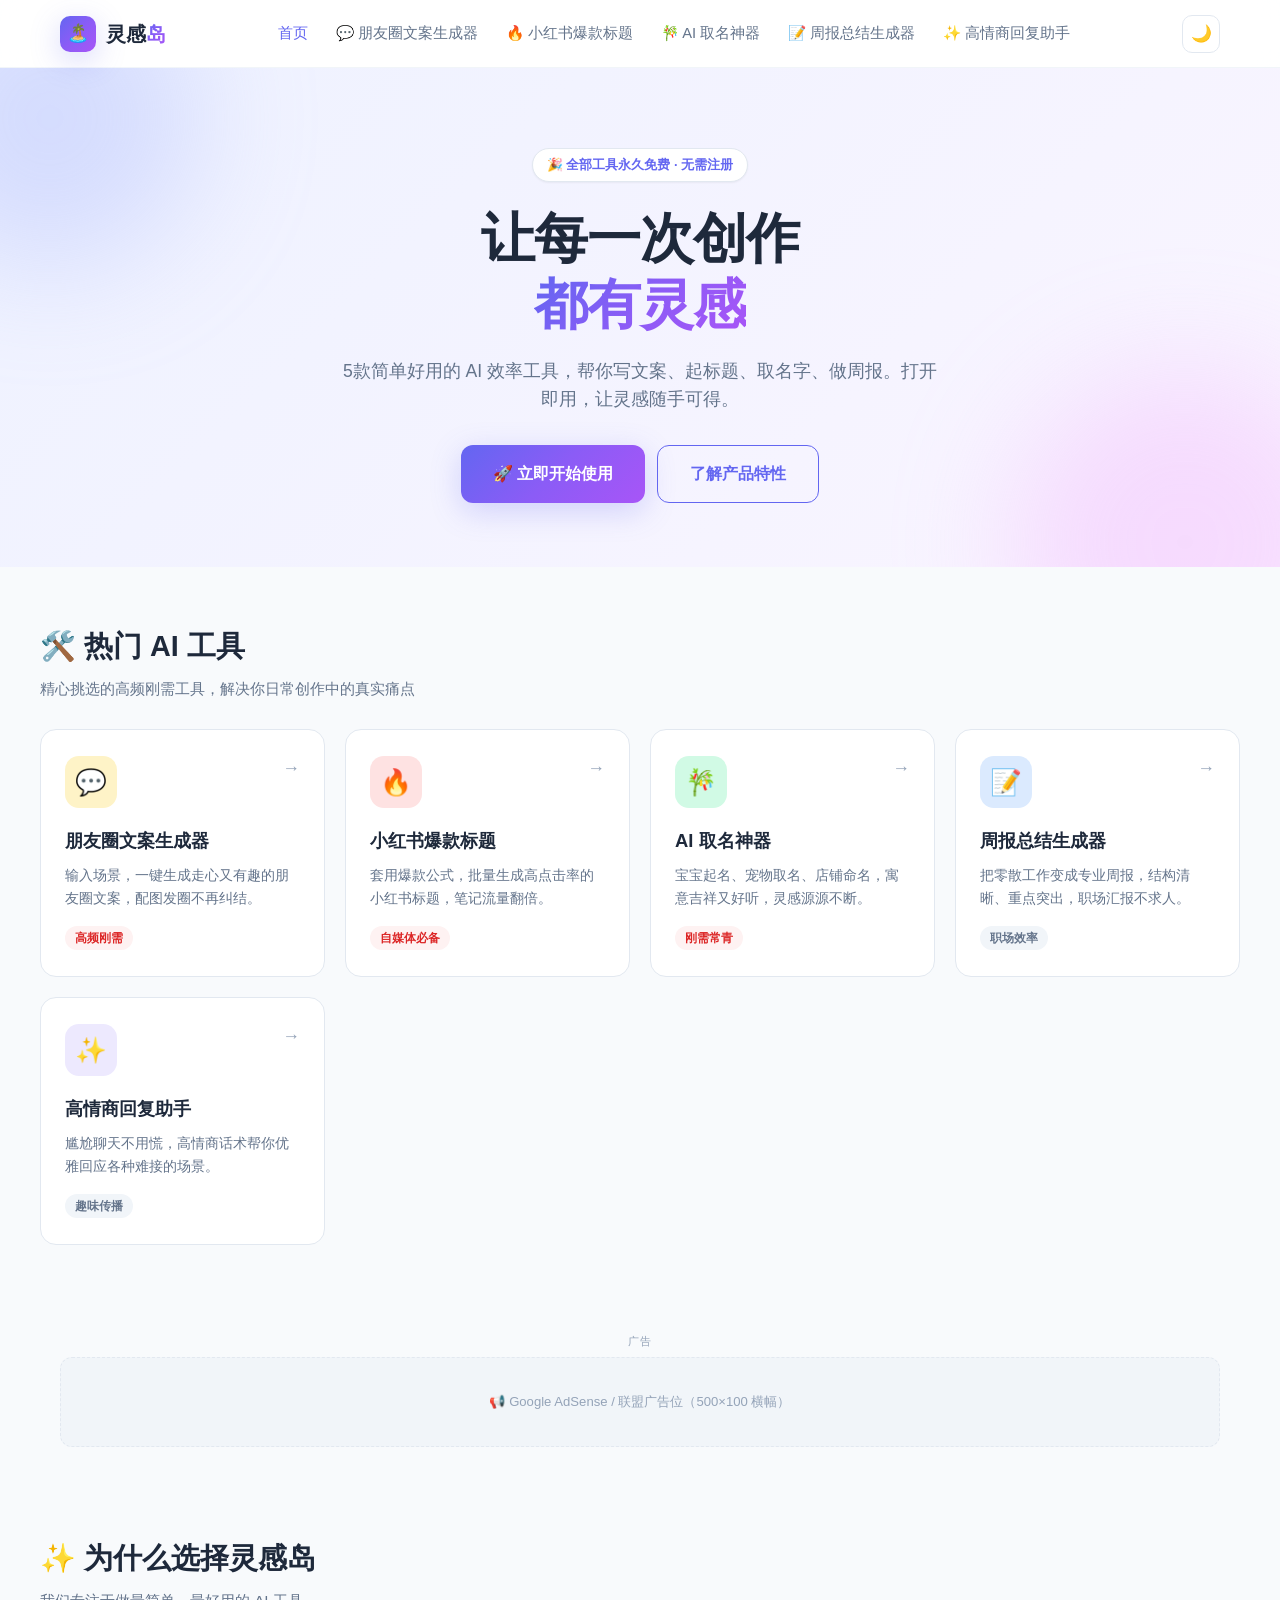
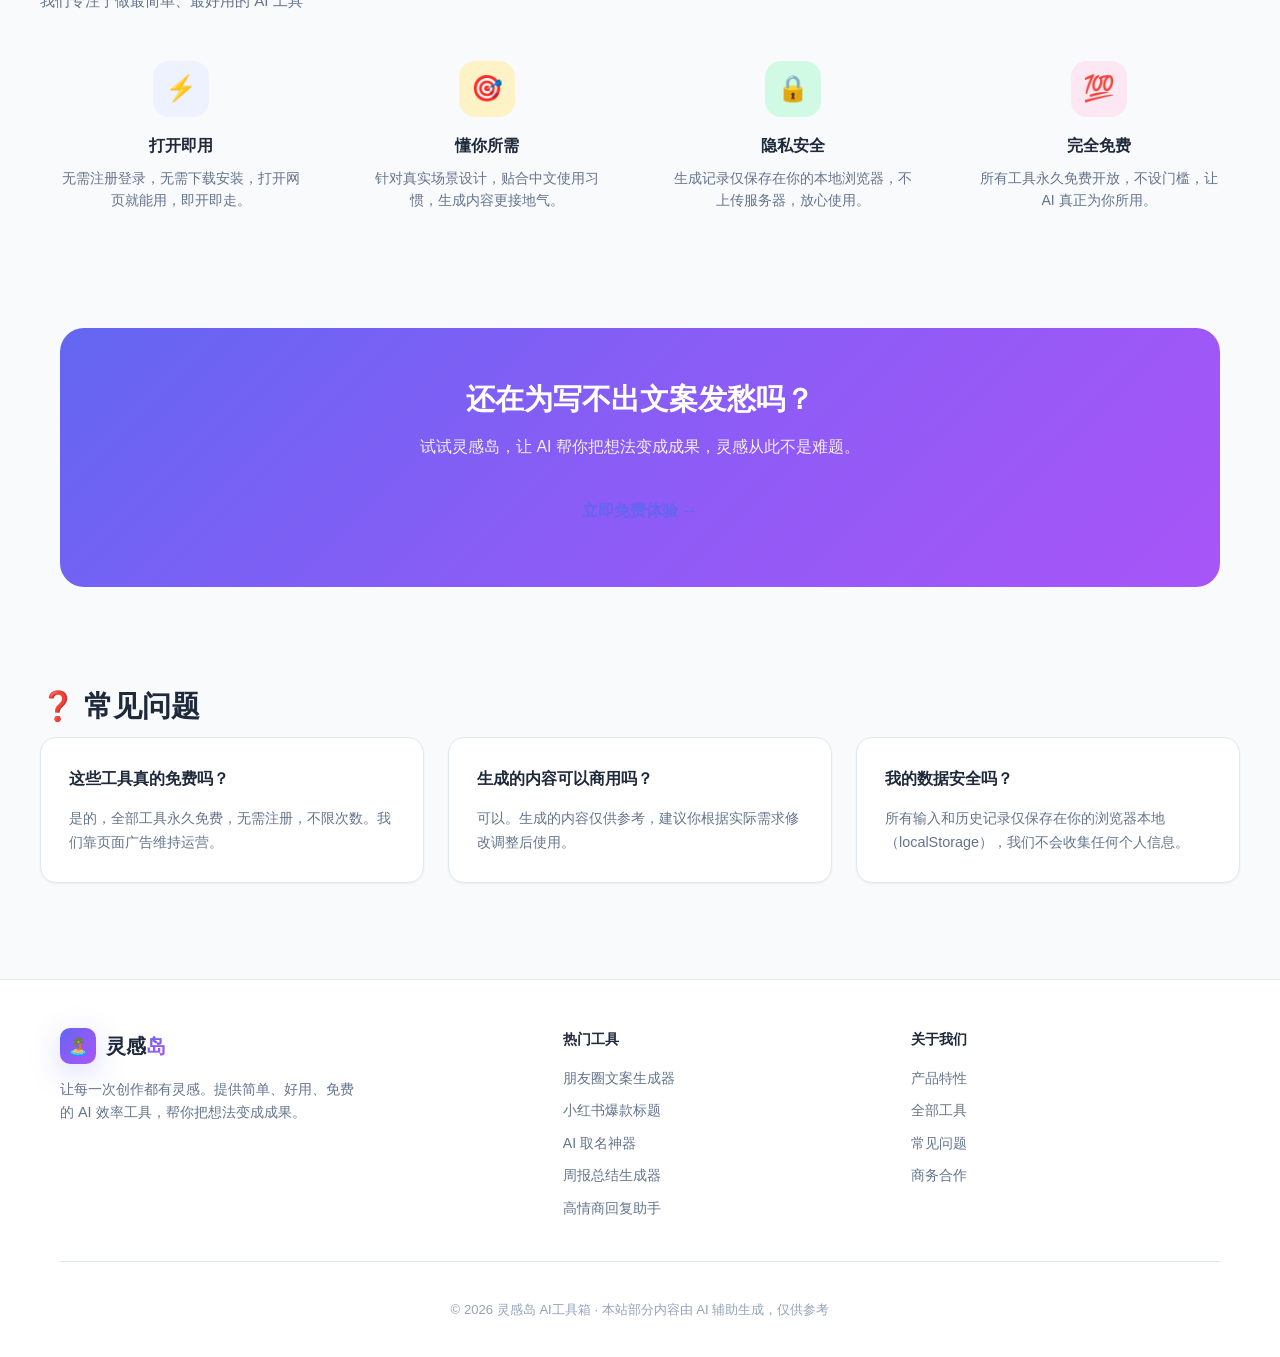
==== index.html @ 60087644 "🎉 灵感岛 AI效率工具箱 - 初始版本（5个AI工具+变现方案）" ====
<!DOCTYPE html>
<html lang="zh-CN">
<head>
  <meta charset="UTF-8">
  <meta name="viewport" content="width=device-width, initial-scale=1.0">
  <title>灵感岛 - 免费AI效率工具箱 | 让每一次创作都有灵感</title>
  <meta name="description" content="灵感岛提供朋友圈文案生成、小红书爆款标题、AI取名、周报生成、高情商回复等免费AI工具，无需注册，打开即用，让创作更轻松。">
  <meta name="keywords" content="AI工具,朋友圈文案,小红书标题,取名神器,周报生成,高情商回复,免费AI,文案生成">
  <meta name="author" content="灵感岛">
  <meta property="og:type" content="website">
  <meta property="og:title" content="灵感岛 - 免费AI效率工具箱">
  <meta property="og:description" content="让每一次创作都有灵感。5款免费AI工具，打开即用。">
  <link rel="canonical" href="/index.html">
  <link rel="stylesheet" href="/assets/css/style.css">
  <script type="application/ld+json">
  {
    "@context": "https://schema.org",
    "@type": "WebSite",
    "name": "灵感岛AI工具箱",
    "description": "免费AI效率工具箱，让每一次创作都有灵感",
    "url": "/",
    "potentialAction": {
      "@type": "SearchAction",
      "target": "/search?q={search_term_string}",
      "query-input": "required name=search_term_string"
    }
  }
  </script>
</head>
<body>
  <!-- 顶部导航（JS注入） -->
  <header class="site-header" id="siteHeader"></header>

  <main class="main-content">
    <!-- Hero -->
    <section class="hero">
      <div class="hero-inner">
        <div class="hero-badge">🎉 全部工具永久免费 · 无需注册</div>
        <h1>让每一次创作<br><span class="highlight">都有灵感</span></h1>
        <p>5款简单好用的 AI 效率工具，帮你写文案、起标题、取名字、做周报。打开即用，让灵感随手可得。</p>
        <div style="display:flex;gap:12px;justify-content:center;flex-wrap:wrap;">
          <a href="#tools" class="btn btn-primary btn-lg">🚀 立即开始使用</a>
          <a href="#features" class="btn btn-outline btn-lg">了解产品特性</a>
        </div>
      </div>
    </section>

    <!-- 工具矩阵 -->
    <section class="section container" id="tools">
      <h2 class="section-title">🛠️ 热门 AI 工具</h2>
      <p class="section-subtitle">精心挑选的高频刚需工具，解决你日常创作中的真实痛点</p>
      <div class="tools-grid" id="toolsGrid"></div>
    </section>

    <!-- 广告位：首页信息流 -->
    <div class="container">
      <div class="ad-container">
        <div class="ad-label">广告</div>
        <div class="ad-slot">📢 Google AdSense / 联盟广告位（500×100 横幅）</div>
      </div>
    </div>

    <!-- 产品特性 -->
    <section class="section container" id="features">
      <h2 class="section-title">✨ 为什么选择灵感岛</h2>
      <p class="section-subtitle">我们专注于做最简单、最好用的 AI 工具</p>
      <div class="features-grid">
        <div class="feature-item">
          <div class="feature-icon" style="background:#eef2ff;">⚡</div>
          <h3>打开即用</h3>
          <p>无需注册登录，无需下载安装，打开网页就能用，即开即走。</p>
        </div>
        <div class="feature-item">
          <div class="feature-icon" style="background:#fef3c7;">🎯</div>
          <h3>懂你所需</h3>
          <p>针对真实场景设计，贴合中文使用习惯，生成内容更接地气。</p>
        </div>
        <div class="feature-item">
          <div class="feature-icon" style="background:#d1fae5;">🔒</div>
          <h3>隐私安全</h3>
          <p>生成记录仅保存在你的本地浏览器，不上传服务器，放心使用。</p>
        </div>
        <div class="feature-item">
          <div class="feature-icon" style="background:#fce7f3;">💯</div>
          <h3>完全免费</h3>
          <p>所有工具永久免费开放，不设门槛，让 AI 真正为你所用。</p>
        </div>
      </div>
    </section>

    <!-- CTA -->
    <section class="container">
      <div class="cta-banner">
        <h2>还在为写不出文案发愁吗？</h2>
        <p>试试灵感岛，让 AI 帮你把想法变成成果，灵感从此不是难题。</p>
        <a href="#tools" class="btn btn-lg">立即免费体验 →</a>
      </div>
    </section>

    <!-- FAQ -->
    <section class="section container" id="faq">
      <h2 class="section-title">❓ 常见问题</h2>
      <div class="features-grid" style="text-align:left;">
        <div class="panel">
          <h3 style="margin-top:0;font-size:1rem;">这些工具真的免费吗？</h3>
          <p style="color:var(--text-sub);font-size:0.9rem;margin-bottom:0;">是的，全部工具永久免费，无需注册，不限次数。我们靠页面广告维持运营。</p>
        </div>
        <div class="panel">
          <h3 style="margin-top:0;font-size:1rem;">生成的内容可以商用吗？</h3>
          <p style="color:var(--text-sub);font-size:0.9rem;margin-bottom:0;">可以。生成的内容仅供参考，建议你根据实际需求修改调整后使用。</p>
        </div>
        <div class="panel">
          <h3 style="margin-top:0;font-size:1rem;">我的数据安全吗？</h3>
          <p style="color:var(--text-sub);font-size:0.9rem;margin-bottom:0;">所有输入和历史记录仅保存在你的浏览器本地（localStorage），我们不会收集任何个人信息。</p>
        </div>
      </div>
    </section>
  </main>

  <!-- 页脚（JS注入） -->
  <footer class="site-footer" id="siteFooter"></footer>

  <script src="/assets/js/common.js"></script>
  <script>
    // 渲染首页工具卡片
    document.addEventListener('DOMContentLoaded', function() {
      const grid = document.getElementById('toolsGrid');
      grid.innerHTML = TOOLS.map(t => `
        <a href="/tools/${t.slug}.html" class="tool-card" style="--tool-gradient:${t.gradient};--tool-soft:${t.soft};">
          <span class="tool-card-arrow">→</span>
          <div class="tool-card-icon" style="background:${t.soft};">${t.icon}</div>
          <h3>${t.name}</h3>
          <p>${t.desc}</p>
          <span class="tool-tag ${t.hot ? 'hot' : ''}">${t.tag}</span>
        </a>
      `).join('');
    });
  </script>
</body>
</html>
---- assets/css/style.css ----
/* ============================================
   灵感岛 AI工具箱 - 全局样式
   纯CSS变量驱动，支持浅色/深色主题
   ============================================ */

/* ---------- CSS 变量 ---------- */
:root {
  /* 主题色 */
  --primary: #6366f1;
  --primary-dark: #4f46e5;
  --primary-light: #818cf8;
  --secondary: #8b5cf6;
  --accent: #06b6d4;
  --accent-orange: #f59e0b;

  /* 渐变 */
  --gradient-main: linear-gradient(135deg, #6366f1 0%, #8b5cf6 50%, #a855f7 100%);
  --gradient-warm: linear-gradient(135deg, #f59e0b 0%, #ef4444 100%);
  --gradient-cool: linear-gradient(135deg, #06b6d4 0%, #3b82f6 100%);

  /* 文字 */
  --text-main: #1e293b;
  --text-sub: #64748b;
  --text-light: #94a3b8;
  --text-inverse: #ffffff;

  /* 背景 */
  --bg-page: #f8fafc;
  --bg-card: #ffffff;
  --bg-soft: #f1f5f9;
  --bg-input: #ffffff;
  --bg-hero: linear-gradient(135deg, #eef2ff 0%, #faf5ff 100%);

  /* 边框 */
  --border: #e2e8f0;
  --border-light: #f1f5f9;

  /* 阴影 */
  --shadow-sm: 0 1px 2px rgba(0, 0, 0, 0.05);
  --shadow-md: 0 4px 6px -1px rgba(0, 0, 0, 0.08), 0 2px 4px -1px rgba(0, 0, 0, 0.04);
  --shadow-lg: 0 10px 25px -5px rgba(0, 0, 0, 0.1), 0 8px 10px -6px rgba(0, 0, 0, 0.05);
  --shadow-glow: 0 8px 30px rgba(99, 102, 241, 0.25);

  /* 圆角 */
  --radius-sm: 8px;
  --radius-md: 12px;
  --radius-lg: 16px;
  --radius-xl: 24px;

  /* 布局 */
  --max-width: 1200px;
  --header-height: 68px;
}

/* ---------- 深色主题 ---------- */
[data-theme="dark"] {
  --text-main: #f1f5f9;
  --text-sub: #94a3b8;
  --text-light: #64748b;
  --text-inverse: #ffffff;

  --bg-page: #0f172a;
  --bg-card: #1e293b;
  --bg-soft: #0f172a;
  --bg-input: #334155;
  --bg-hero: linear-gradient(135deg, #1e1b4b 0%, #172554 100%);

  --border: #334155;
  --border-light: #1e293b;

  --shadow-md: 0 4px 6px -1px rgba(0, 0, 0, 0.3);
  --shadow-lg: 0 10px 25px -5px rgba(0, 0, 0, 0.4);
}

/* ---------- 基础重置 ---------- */
*, *::before, *::after { box-sizing: border-box; }

html { scroll-behavior: smooth; }

body {
  margin: 0;
  font-family: -apple-system, BlinkMacSystemFont, "Segoe UI", "PingFang SC", "Microsoft YaHei", "Helvetica Neue", sans-serif;
  background: var(--bg-page);
  color: var(--text-main);
  line-height: 1.6;
  -webkit-font-smoothing: antialiased;
  transition: background 0.3s, color 0.3s;
}

a { color: var(--primary); text-decoration: none; }
a:hover { text-decoration: underline; }
img { max-width: 100%; display: block; }
button, input, textarea, select { font-family: inherit; }

/* ---------- 布局容器 ---------- */
.container {
  max-width: var(--max-width);
  margin: 0 auto;
  padding: 0 20px;
}

.main-content { min-height: calc(100vh - var(--header-height) - 200px); }

/* ---------- 顶部导航 ---------- */
.site-header {
  position: sticky;
  top: 0;
  z-index: 100;
  height: var(--header-height);
  background: color-mix(in srgb, var(--bg-card) 88%, transparent);
  backdrop-filter: blur(12px);
  -webkit-backdrop-filter: blur(12px);
  border-bottom: 1px solid var(--border-light);
}

.header-inner {
  max-width: var(--max-width);
  height: 100%;
  margin: 0 auto;
  padding: 0 20px;
  display: flex;
  align-items: center;
  justify-content: space-between;
  gap: 16px;
}

.logo {
  display: flex;
  align-items: center;
  gap: 10px;
  font-size: 1.25rem;
  font-weight: 800;
  color: var(--text-main);
  white-space: nowrap;
}
.logo:hover { text-decoration: none; }
.logo-icon {
  width: 36px;
  height: 36px;
  border-radius: 10px;
  background: var(--gradient-main);
  display: flex;
  align-items: center;
  justify-content: center;
  font-size: 1.1rem;
  box-shadow: var(--shadow-glow);
}
.logo-gradient {
  background: var(--gradient-main);
  -webkit-background-clip: text;
  -webkit-text-fill-color: transparent;
  background-clip: text;
}

.nav-links { display: flex; align-items: center; gap: 28px; }
.nav-links a {
  color: var(--text-sub);
  font-size: 0.92rem;
  font-weight: 500;
  transition: color 0.2s;
}
.nav-links a:hover, .nav-links a.active { color: var(--primary); text-decoration: none; }

.header-actions { display: flex; align-items: center; gap: 10px; }

.icon-btn {
  width: 38px;
  height: 38px;
  border: 1px solid var(--border);
  background: var(--bg-card);
  color: var(--text-sub);
  border-radius: 10px;
  cursor: pointer;
  display: flex;
  align-items: center;
  justify-content: center;
  font-size: 1.05rem;
  transition: all 0.2s;
}
.icon-btn:hover { color: var(--primary); border-color: var(--primary); }

.mobile-menu-btn { display: none; }

/* ---------- 按钮 ---------- */
.btn {
  display: inline-flex;
  align-items: center;
  justify-content: center;
  gap: 8px;
  padding: 12px 24px;
  border: none;
  border-radius: var(--radius-md);
  font-size: 0.95rem;
  font-weight: 600;
  cursor: pointer;
  transition: all 0.2s;
  text-decoration: none;
}
.btn:hover { text-decoration: none; transform: translateY(-1px); }
.btn:active { transform: translateY(0); }
.btn:disabled { opacity: 0.6; cursor: not-allowed; transform: none; }

.btn-primary {
  background: var(--gradient-main);
  color: white;
  box-shadow: var(--shadow-glow);
}
.btn-primary:hover { box-shadow: 0 12px 35px rgba(99, 102, 241, 0.4); }

.btn-outline {
  background: transparent;
  color: var(--primary);
  border: 1.5px solid var(--primary);
}
.btn-outline:hover { background: var(--primary); color: white; }

.btn-ghost {
  background: var(--bg-soft);
  color: var(--text-sub);
}
.btn-ghost:hover { background: var(--border); color: var(--text-main); }

.btn-lg { padding: 15px 32px; font-size: 1rem; }
.btn-block { width: 100%; }

/* ---------- Hero 区域 ---------- */
.hero {
  background: var(--bg-hero);
  padding: 80px 20px 64px;
  text-align: center;
  position: relative;
  overflow: hidden;
}
.hero::before, .hero::after {
  content: '';
  position: absolute;
  border-radius: 50%;
  filter: blur(60px);
  opacity: 0.35;
  pointer-events: none;
}
.hero::before { width: 300px; height: 300px; background: #a5b4fc; top: -100px; left: -100px; }
.hero::after { width: 350px; height: 350px; background: #f0abfc; bottom: -150px; right: -80px; }

.hero-inner { max-width: 760px; margin: 0 auto; position: relative; z-index: 1; }

.hero-badge {
  display: inline-flex;
  align-items: center;
  gap: 6px;
  padding: 6px 14px;
  background: var(--bg-card);
  border: 1px solid var(--border);
  border-radius: 999px;
  font-size: 0.8rem;
  color: var(--primary);
  font-weight: 600;
  margin-bottom: 24px;
  box-shadow: var(--shadow-sm);
}

.hero h1 {
  font-size: clamp(2.2rem, 5vw, 3.4rem);
  line-height: 1.2;
  margin: 0 0 20px;
  font-weight: 800;
  letter-spacing: -0.02em;
}
.hero h1 .highlight {
  background: var(--gradient-main);
  -webkit-background-clip: text;
  -webkit-text-fill-color: transparent;
  background-clip: text;
}

.hero p {
  font-size: 1.1rem;
  color: var(--text-sub);
  margin: 0 auto 32px;
  max-width: 600px;
}

/* ---------- 区块标题 ---------- */
.section { padding: 56px 0; }
.section-title {
  font-size: 1.8rem;
  font-weight: 800;
  margin: 0 0 8px;
  display: flex;
  align-items: center;
  gap: 10px;
}
.section-subtitle { color: var(--text-sub); margin: 0 0 28px; font-size: 0.95rem; }

/* ---------- 工具卡片网格 ---------- */
.tools-grid {
  display: grid;
  grid-template-columns: repeat(auto-fill, minmax(280px, 1fr));
  gap: 20px;
}

.tool-card {
  background: var(--bg-card);
  border: 1px solid var(--border);
  border-radius: var(--radius-lg);
  padding: 26px 24px;
  transition: all 0.25s;
  position: relative;
  overflow: hidden;
  display: block;
  color: var(--text-main);
}
.tool-card:hover {
  text-decoration: none;
  transform: translateY(-4px);
  box-shadow: var(--shadow-lg);
  border-color: transparent;
}
.tool-card::before {
  content: '';
  position: absolute;
  top: 0; left: 0; right: 0;
  height: 3px;
  background: var(--tool-gradient, var(--gradient-main));
  opacity: 0;
  transition: opacity 0.25s;
}
.tool-card:hover::before { opacity: 1; }

.tool-card-icon {
  width: 52px;
  height: 52px;
  border-radius: 14px;
  display: flex;
  align-items: center;
  justify-content: center;
  font-size: 1.6rem;
  margin-bottom: 18px;
  background: var(--tool-soft, #eef2ff);
}

.tool-card h3 { margin: 0 0 8px; font-size: 1.15rem; font-weight: 700; }
.tool-card p { margin: 0; color: var(--text-sub); font-size: 0.9rem; line-height: 1.6; }

.tool-card-arrow {
  position: absolute;
  top: 24px;
  right: 24px;
  color: var(--text-light);
  font-size: 1.1rem;
  transition: all 0.2s;
}
.tool-card:hover .tool-card-arrow { color: var(--primary); transform: translateX(3px); }

.tool-tag {
  display: inline-block;
  margin-top: 16px;
  padding: 3px 10px;
  border-radius: 999px;
  font-size: 0.72rem;
  font-weight: 600;
  background: var(--bg-soft);
  color: var(--text-sub);
}
.tool-tag.hot { background: #fef2f2; color: #dc2626; }
[data-theme="dark"] .tool-tag.hot { background: #450a0a; color: #fca5a5; }

/* ---------- 工具页面布局 ---------- */
.tool-page { padding: 40px 0 64px; }

.breadcrumb {
  display: flex;
  align-items: center;
  gap: 8px;
  font-size: 0.85rem;
  color: var(--text-light);
  margin-bottom: 24px;
}
.breadcrumb a { color: var(--text-sub); }
.breadcrumb a:hover { color: var(--primary); }

.tool-header {
  text-align: center;
  margin-bottom: 36px;
}
.tool-header-icon {
  width: 64px;
  height: 64px;
  border-radius: 18px;
  display: flex;
  align-items: center;
  justify-content: center;
  font-size: 2rem;
  margin: 0 auto 18px;
  background: var(--tool-soft, #eef2ff);
}
.tool-header h1 { font-size: 2rem; margin: 0 0 10px; font-weight: 800; }
.tool-header p { color: var(--text-sub); margin: 0; font-size: 1rem; }

.tool-workspace {
  display: grid;
  grid-template-columns: 1fr 1fr;
  gap: 24px;
  align-items: start;
}

@media (max-width: 860px) {
  .tool-workspace { grid-template-columns: 1fr; }
}

.panel {
  background: var(--bg-card);
  border: 1px solid var(--border);
  border-radius: var(--radius-lg);
  padding: 28px;
  box-shadow: var(--shadow-sm);
}
.panel-title {
  font-size: 1.05rem;
  font-weight: 700;
  margin: 0 0 20px;
  display: flex;
  align-items: center;
  gap: 8px;
}
.panel-title .step-num {
  width: 26px;
  height: 26px;
  border-radius: 8px;
  background: var(--gradient-main);
  color: white;
  display: inline-flex;
  align-items: center;
  justify-content: center;
  font-size: 0.85rem;
}

/* ---------- 表单控件 ---------- */
.form-group { margin-bottom: 20px; }
.form-label {
  display: block;
  font-size: 0.88rem;
  font-weight: 600;
  margin-bottom: 8px;
  color: var(--text-main);
}
.form-hint { font-size: 0.78rem; color: var(--text-light); font-weight: 400; margin-left: 6px; }

.input, .textarea, .select {
  width: 100%;
  padding: 12px 14px;
  border: 1.5px solid var(--border);
  border-radius: var(--radius-sm);
  background: var(--bg-input);
  color: var(--text-main);
  font-size: 0.92rem;
  transition: all 0.2s;
  outline: none;
}
.input:focus, .textarea:focus, .select:focus {
  border-color: var(--primary);
  box-shadow: 0 0 0 3px rgba(99, 102, 241, 0.12);
}
.textarea { resize: vertical; min-height: 120px; line-height: 1.6; }
.select { cursor: pointer; appearance: none; background-image: url("data:image/svg+xml,%3Csvg xmlns='http://www.w3.org/2000/svg' width='14' height='14' viewBox='0 0 24 24' fill='none' stroke='%2394a3b8' stroke-width='2'%3E%3Cpath d='M6 9l6 6 6-6'/%3E%3C/svg%3E"); background-repeat: no-repeat; background-position: right 14px center; padding-right: 38px; }

/* 选项标签（芯片） */
.chip-group { display: flex; flex-wrap: wrap; gap: 8px; }
.chip {
  padding: 7px 14px;
  border: 1.5px solid var(--border);
  border-radius: 999px;
  background: var(--bg-input);
  color: var(--text-sub);
  font-size: 0.85rem;
  cursor: pointer;
  transition: all 0.2s;
  user-select: none;
}
.chip:hover { border-color: var(--primary-light); color: var(--primary); }
.chip.active {
  background: var(--gradient-main);
  border-color: transparent;
  color: white;
  font-weight: 600;
}

/* ---------- 结果区域 ---------- */
.result-panel { position: sticky; top: calc(var(--header-height) + 20px); }

.result-empty {
  display: flex;
  flex-direction: column;
  align-items: center;
  justify-content: center;
  min-height: 320px;
  color: var(--text-light);
  text-align: center;
}
.result-empty-icon { font-size: 3.5rem; margin-bottom: 16px; opacity: 0.5; }
.result-empty p { margin: 0; font-size: 0.95rem; }

.result-list { display: flex; flex-direction: column; gap: 12px; }

.result-item {
  background: var(--bg-soft);
  border: 1px solid var(--border-light);
  border-radius: var(--radius-md);
  padding: 16px;
  position: relative;
  transition: all 0.2s;
  cursor: pointer;
}
.result-item:hover { border-color: var(--primary-light); background: var(--bg-card); box-shadow: var(--shadow-sm); }
.result-item.copied { border-color: var(--accent); }
.result-index {
  position: absolute;
  top: 12px;
  right: 14px;
  font-size: 0.75rem;
  color: var(--text-light);
  font-weight: 700;
}
.result-text {
  margin: 0;
  padding-right: 28px;
  font-size: 0.95rem;
  line-height: 1.7;
  word-break: break-word;
  white-space: pre-wrap;
}
.result-copy-hint {
  display: block;
  margin-top: 8px;
  font-size: 0.72rem;
  color: var(--text-light);
  opacity: 0;
  transition: opacity 0.2s;
}
.result-item:hover .result-copy-hint { opacity: 1; }

.result-actions {
  display: flex;
  gap: 10px;
  margin-top: 20px;
  padding-top: 20px;
  border-top: 1px solid var(--border-light);
}

/* 加载动画 */
.loading-wrap {
  display: flex;
  flex-direction: column;
  align-items: center;
  justify-content: center;
  min-height: 320px;
  gap: 16px;
  color: var(--text-sub);
}
.spinner {
  width: 40px;
  height: 40px;
  border: 3px solid var(--border);
  border-top-color: var(--primary);
  border-radius: 50%;
  animation: spin 0.8s linear infinite;
}
@keyframes spin { to { transform: rotate(360deg); } }

/* ---------- 历史记录 ---------- */
.history-section { padding: 48px 0; }
.history-list { display: flex; flex-direction: column; gap: 10px; }
.history-item {
  display: flex;
  align-items: center;
  gap: 14px;
  padding: 14px 18px;
  background: var(--bg-card);
  border: 1px solid var(--border);
  border-radius: var(--radius-md);
  transition: all 0.2s;
}
.history-item:hover { box-shadow: var(--shadow-sm); border-color: var(--primary-light); }
.history-item-icon {
  width: 38px;
  height: 38px;
  border-radius: 10px;
  background: var(--bg-soft);
  display: flex;
  align-items: center;
  justify-content: center;
  font-size: 1.1rem;
  flex-shrink: 0;
}
.history-item-body { flex: 1; min-width: 0; }
.history-item-title { font-size: 0.9rem; font-weight: 600; margin-bottom: 2px; }
.history-item-preview {
  font-size: 0.8rem;
  color: var(--text-light);
  white-space: nowrap;
  overflow: hidden;
  text-overflow: ellipsis;
}
.history-item-time { font-size: 0.75rem; color: var(--text-light); white-space: nowrap; }

/* ---------- 广告位 ---------- */
.ad-container {
  margin: 32px 0;
  text-align: center;
  min-height: 100px;
}
.ad-label {
  font-size: 0.68rem;
  color: var(--text-light);
  text-transform: uppercase;
  letter-spacing: 1px;
  margin-bottom: 6px;
}
.ad-slot {
  background: var(--bg-soft);
  border: 1px dashed var(--border);
  border-radius: var(--radius-md);
  min-height: 90px;
  display: flex;
  align-items: center;
  justify-content: center;
  color: var(--text-light);
  font-size: 0.82rem;
  padding: 12px;
}
.ad-slot-insight { min-height: 250px; }

/* ---------- 页脚 ---------- */
.site-footer {
  background: var(--bg-card);
  border-top: 1px solid var(--border);
  padding: 48px 0 24px;
  margin-top: 40px;
}
.footer-grid {
  display: grid;
  grid-template-columns: 1.5fr 1fr 1fr;
  gap: 40px;
  margin-bottom: 32px;
}
.footer-brand p { color: var(--text-sub); font-size: 0.9rem; margin-top: 14px; max-width: 300px; }
.footer-col h4 { font-size: 0.9rem; margin: 0 0 16px; }
.footer-col a {
  display: block;
  color: var(--text-sub);
  font-size: 0.88rem;
  margin-bottom: 10px;
  transition: color 0.2s;
}
.footer-col a:hover { color: var(--primary); text-decoration: none; }
.footer-bottom {
  border-top: 1px solid var(--border);
  padding-top: 24px;
  text-align: center;
  color: var(--text-light);
  font-size: 0.82rem;
}

/* ---------- Toast 提示 ---------- */
.toast {
  position: fixed;
  bottom: 30px;
  left: 50%;
  transform: translateX(-50%) translateY(100px);
  background: var(--text-main);
  color: var(--bg-card);
  padding: 12px 24px;
  border-radius: var(--radius-md);
  font-size: 0.9rem;
  font-weight: 500;
  z-index: 1000;
  opacity: 0;
  transition: all 0.3s;
  box-shadow: var(--shadow-lg);
  pointer-events: none;
}
.toast.show { transform: translateX(-50%) translateY(0); opacity: 1; }

/* ---------- 特性区 ---------- */
.features-grid {
  display: grid;
  grid-template-columns: repeat(auto-fit, minmax(240px, 1fr));
  gap: 24px;
}
.feature-item { text-align: center; padding: 20px; }
.feature-icon {
  width: 56px;
  height: 56px;
  border-radius: 16px;
  display: flex;
  align-items: center;
  justify-content: center;
  font-size: 1.6rem;
  margin: 0 auto 16px;
  background: var(--bg-soft);
}
.feature-item h3 { font-size: 1rem; margin: 0 0 8px; }
.feature-item p { color: var(--text-sub); font-size: 0.88rem; margin: 0; }

/* ---------- CTA 区块 ---------- */
.cta-banner {
  background: var(--gradient-main);
  border-radius: var(--radius-xl);
  padding: 48px 32px;
  text-align: center;
  color: white;
  margin: 40px 0;
}
.cta-banner h2 { font-size: 1.8rem; margin: 0 0 12px; }
.cta-banner p { opacity: 0.9; margin: 0 0 24px; }
.cta-banner .btn-primary { background: white; color: var(--primary); box-shadow: none; }

/* ---------- 响应式 ---------- */
@media (max-width: 860px) {
  .nav-links {
    display: none;
    position: absolute;
    top: var(--header-height);
    left: 0;
    right: 0;
    flex-direction: column;
    gap: 0;
    padding: 12px 20px;
    background: var(--bg-card);
    border-bottom: 1px solid var(--border);
    box-shadow: var(--shadow-md);
  }
  .nav-links.open { display: flex; }
  .nav-links a { padding: 12px 0; width: 100%; }
  .mobile-menu-btn { display: flex; }
  .footer-grid { grid-template-columns: 1fr 1fr; gap: 28px; }
  .footer-brand { grid-column: 1 / -1; }
}

@media (max-width: 560px) {
  .hero { padding: 56px 20px 44px; }
  .hero h1 { font-size: 2rem; }
  .hero p { font-size: 0.95rem; }
  .section { padding: 40px 0; }
  .section-title { font-size: 1.5rem; }
  .panel { padding: 20px; }
  .tool-header h1 { font-size: 1.6rem; }
  .footer-grid { grid-template-columns: 1fr; }
  .result-actions { flex-direction: column; }
}
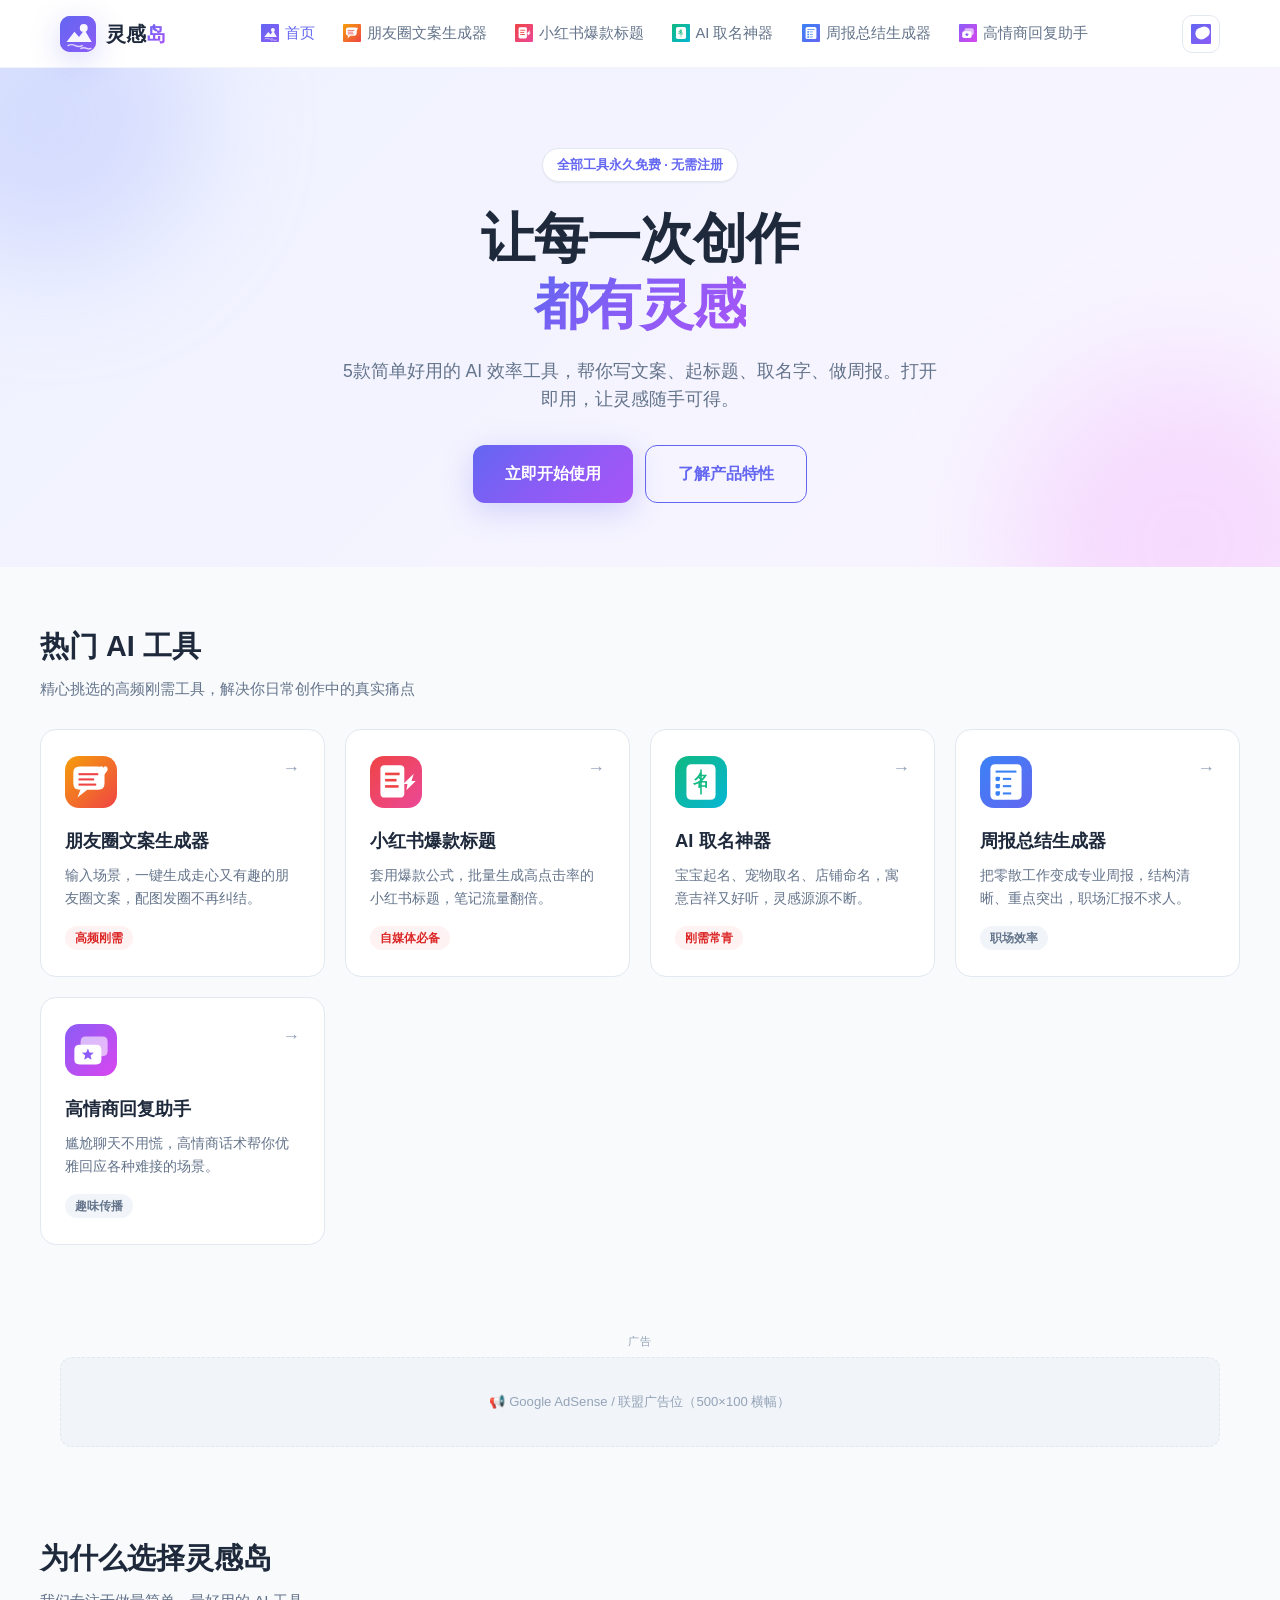
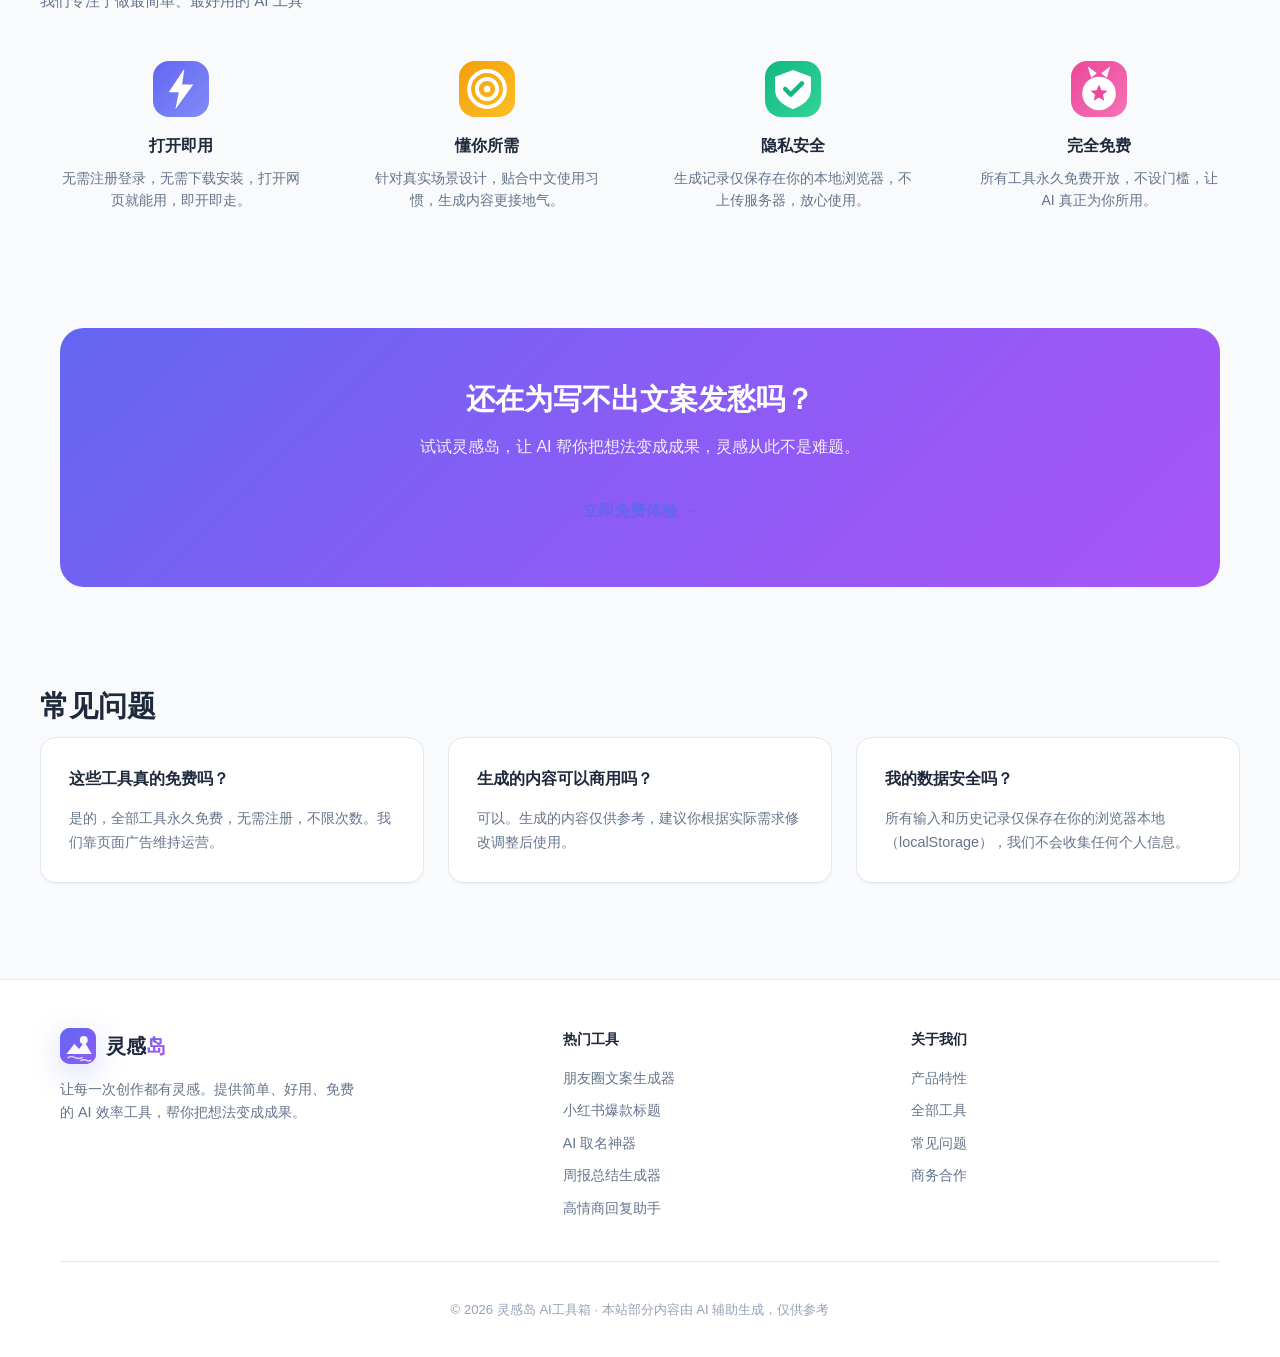
==== commit 64995ff7: "🎨 Canvas图标重绘 + 修复生成点击 + 防缓存" ====
--- a/index.html
+++ b/index.html
@@ -11,7 +11,7 @@
   <meta property="og:title" content="灵感岛 - 免费AI效率工具箱">
   <meta property="og:description" content="让每一次创作都有灵感。5款免费AI工具，打开即用。">
   <link rel="canonical" href="/index.html">
-  <link rel="stylesheet" href="/assets/css/style.css">
+  <link rel="stylesheet" href="/assets/css/style.css?v=20261116b">
   <script type="application/ld+json">
   {
     "@context": "https://schema.org",
@@ -35,11 +35,11 @@
     <!-- Hero -->
     <section class="hero">
       <div class="hero-inner">
-        <div class="hero-badge">🎉 全部工具永久免费 · 无需注册</div>
+        <div class="hero-badge">全部工具永久免费 · 无需注册</div>
         <h1>让每一次创作<br><span class="highlight">都有灵感</span></h1>
         <p>5款简单好用的 AI 效率工具，帮你写文案、起标题、取名字、做周报。打开即用，让灵感随手可得。</p>
         <div style="display:flex;gap:12px;justify-content:center;flex-wrap:wrap;">
-          <a href="#tools" class="btn btn-primary btn-lg">🚀 立即开始使用</a>
+          <a href="#tools" class="btn btn-primary btn-lg">立即开始使用</a>
           <a href="#features" class="btn btn-outline btn-lg">了解产品特性</a>
         </div>
       </div>
@@ -47,7 +47,7 @@
 
     <!-- 工具矩阵 -->
     <section class="section container" id="tools">
-      <h2 class="section-title">🛠️ 热门 AI 工具</h2>
+      <h2 class="section-title">热门 AI 工具</h2>
       <p class="section-subtitle">精心挑选的高频刚需工具，解决你日常创作中的真实痛点</p>
       <div class="tools-grid" id="toolsGrid"></div>
     </section>
@@ -62,26 +62,26 @@
 
     <!-- 产品特性 -->
     <section class="section container" id="features">
-      <h2 class="section-title">✨ 为什么选择灵感岛</h2>
+      <h2 class="section-title">为什么选择灵感岛</h2>
       <p class="section-subtitle">我们专注于做最简单、最好用的 AI 工具</p>
       <div class="features-grid">
         <div class="feature-item">
-          <div class="feature-icon" style="background:#eef2ff;">⚡</div>
+          <div class="feature-icon" data-icon="bolt" data-size="56" data-radius="16"></div>
           <h3>打开即用</h3>
           <p>无需注册登录，无需下载安装，打开网页就能用，即开即走。</p>
         </div>
         <div class="feature-item">
-          <div class="feature-icon" style="background:#fef3c7;">🎯</div>
+          <div class="feature-icon" data-icon="target" data-size="56" data-radius="16"></div>
           <h3>懂你所需</h3>
           <p>针对真实场景设计，贴合中文使用习惯，生成内容更接地气。</p>
         </div>
         <div class="feature-item">
-          <div class="feature-icon" style="background:#d1fae5;">🔒</div>
+          <div class="feature-icon" data-icon="shield" data-size="56" data-radius="16"></div>
           <h3>隐私安全</h3>
           <p>生成记录仅保存在你的本地浏览器，不上传服务器，放心使用。</p>
         </div>
         <div class="feature-item">
-          <div class="feature-icon" style="background:#fce7f3;">💯</div>
+          <div class="feature-icon" data-icon="medal" data-size="56" data-radius="16"></div>
           <h3>完全免费</h3>
           <p>所有工具永久免费开放，不设门槛，让 AI 真正为你所用。</p>
         </div>
@@ -99,7 +99,7 @@
 
     <!-- FAQ -->
     <section class="section container" id="faq">
-      <h2 class="section-title">❓ 常见问题</h2>
+      <h2 class="section-title">常见问题</h2>
       <div class="features-grid" style="text-align:left;">
         <div class="panel">
           <h3 style="margin-top:0;font-size:1rem;">这些工具真的免费吗？</h3>
@@ -120,7 +120,8 @@
   <!-- 页脚（JS注入） -->
   <footer class="site-footer" id="siteFooter"></footer>
 
-  <script src="/assets/js/common.js"></script>
+  <script src="/assets/js/icons.js?v=20261116b"></script>
+  <script src="/assets/js/common.js?v=20261116b"></script>
   <script>
     // 渲染首页工具卡片
     document.addEventListener('DOMContentLoaded', function() {
@@ -128,12 +129,14 @@
       grid.innerHTML = TOOLS.map(t => `
         <a href="/tools/${t.slug}.html" class="tool-card" style="--tool-gradient:${t.gradient};--tool-soft:${t.soft};">
           <span class="tool-card-arrow">→</span>
-          <div class="tool-card-icon" style="background:${t.soft};">${t.icon}</div>
+          <div class="tool-card-icon" data-icon="${t.slug}" data-size="52" data-radius="14"></div>
           <h3>${t.name}</h3>
           <p>${t.desc}</p>
           <span class="tool-tag ${t.hot ? 'hot' : ''}">${t.tag}</span>
         </a>
       `).join('');
+      // 卡片渲染后绘制 Canvas 图标
+      refreshIcons();
     });
   </script>
 </body>
--- a/assets/css/style.css
+++ b/assets/css/style.css
@@ -139,12 +139,13 @@
   height: 36px;
   border-radius: 10px;
   background: var(--gradient-main);
-  display: flex;
-  align-items: center;
-  justify-content: center;
-  font-size: 1.1rem;
+  display: inline-flex;
+  align-items: center;
+  justify-content: center;
+  flex-shrink: 0;
   box-shadow: var(--shadow-glow);
 }
+.logo-icon canvas { display: block; border-radius: 10px; }
 .logo-gradient {
   background: var(--gradient-main);
   -webkit-background-clip: text;
@@ -158,8 +159,13 @@
   font-size: 0.92rem;
   font-weight: 500;
   transition: color 0.2s;
+  display: inline-flex;
+  align-items: center;
+  gap: 6px;
 }
 .nav-links a:hover, .nav-links a.active { color: var(--primary); text-decoration: none; }
+.nav-icon { display: inline-flex; align-items: center; justify-content: center; flex-shrink: 0; }
+.nav-icon canvas { display: block; }
 
 .header-actions { display: flex; align-items: center; gap: 10px; }
 
@@ -178,6 +184,7 @@
   transition: all 0.2s;
 }
 .icon-btn:hover { color: var(--primary); border-color: var(--primary); }
+.icon-btn canvas { display: block; }
 
 .mobile-menu-btn { display: none; }
 
@@ -334,10 +341,9 @@
   display: flex;
   align-items: center;
   justify-content: center;
-  font-size: 1.6rem;
   margin-bottom: 18px;
-  background: var(--tool-soft, #eef2ff);
-}
+}
+.tool-card-icon canvas { display: block; border-radius: 14px; }
 
 .tool-card h3 { margin: 0 0 8px; font-size: 1.15rem; font-weight: 700; }
 .tool-card p { margin: 0; color: var(--text-sub); font-size: 0.9rem; line-height: 1.6; }
@@ -390,10 +396,9 @@
   display: flex;
   align-items: center;
   justify-content: center;
-  font-size: 2rem;
   margin: 0 auto 18px;
-  background: var(--tool-soft, #eef2ff);
-}
+}
+.tool-header-icon canvas { display: block; border-radius: 18px; }
 .tool-header h1 { font-size: 2rem; margin: 0 0 10px; font-weight: 800; }
 .tool-header p { color: var(--text-sub); margin: 0; font-size: 1rem; }
 
@@ -585,13 +590,12 @@
   width: 38px;
   height: 38px;
   border-radius: 10px;
-  background: var(--bg-soft);
-  display: flex;
-  align-items: center;
-  justify-content: center;
-  font-size: 1.1rem;
+  display: flex;
+  align-items: center;
+  justify-content: center;
   flex-shrink: 0;
 }
+.history-item-icon canvas { display: block; border-radius: 10px; }
 .history-item-body { flex: 1; min-width: 0; }
 .history-item-title { font-size: 0.9rem; font-weight: 600; margin-bottom: 2px; }
 .history-item-preview {
@@ -695,10 +699,9 @@
   display: flex;
   align-items: center;
   justify-content: center;
-  font-size: 1.6rem;
   margin: 0 auto 16px;
-  background: var(--bg-soft);
-}
+}
+.feature-icon canvas { display: block; border-radius: 16px; }
 .feature-item h3 { font-size: 1rem; margin: 0 0 8px; }
 .feature-item p { color: var(--text-sub); font-size: 0.88rem; margin: 0; }
 
